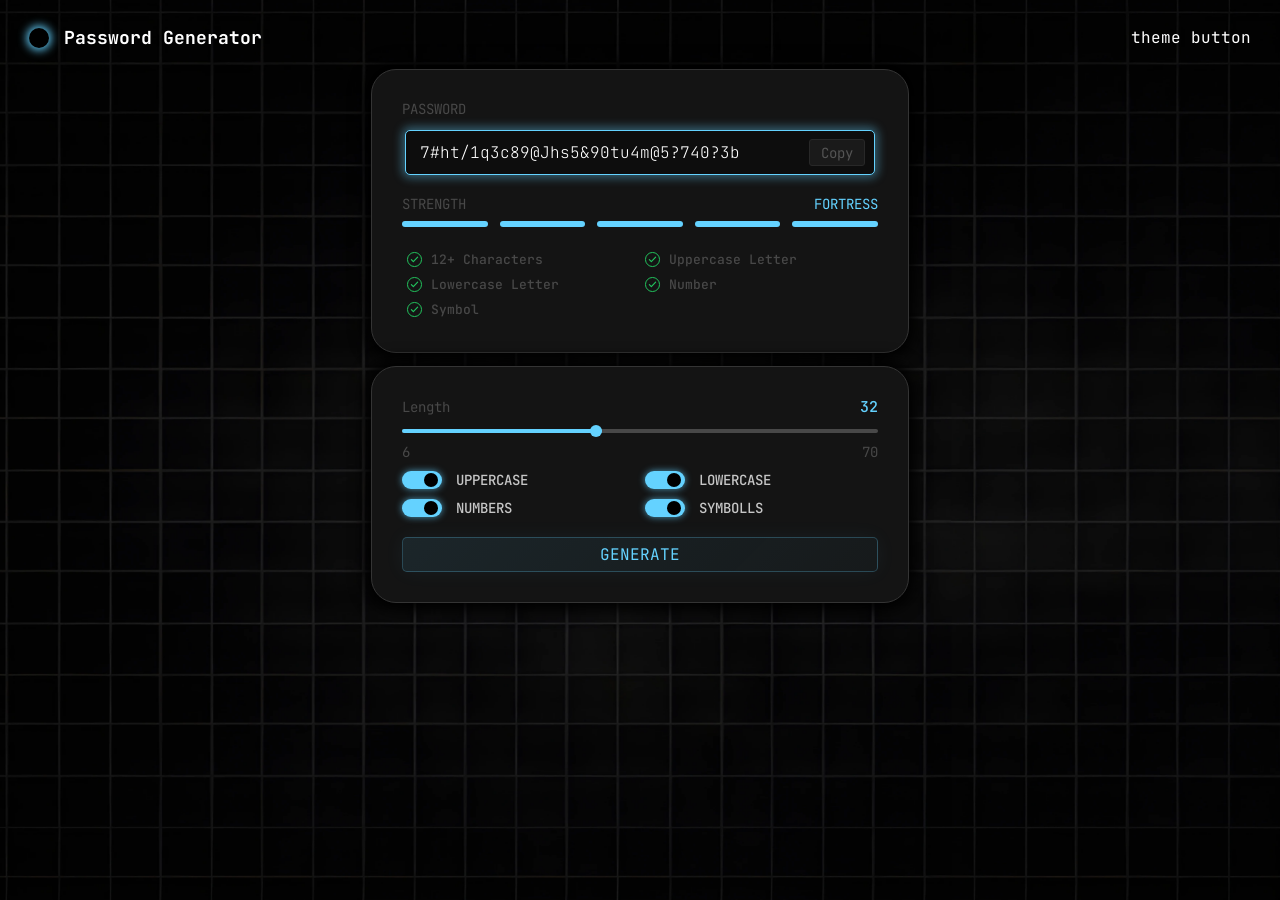
==== index.html @ 28e1f822 "final version" ====
<!DOCTYPE html>
<html lang="en">
<head>
    <meta charset="UTF-8">
    <meta http-equiv="X-UA-Compatible" content="IE=edge">
    <meta name="viewport" content="width=device-width, initial-scale=1.0">
    <title>Password Generator by Tarun</title>
    <link rel="stylesheet" href="style.css">
</head>
<body>
    <div class="container">        
        <nav>
            <div class="title">
                <div class="circle"></div>
                <div class="dev">Password Generator</div>
            </div>    
            <span class="top-theme">theme button</span>        
        </nav>
        <div class="sections">
            <section class="section">                
                <div class="first-text">PASSWORD</div>
                <div class="input">                    
                    <input type="text" class="password" placeholder="Enter Your Password Here to Check Strentgh">
                    <div class="copy-btn">
                        Copy
                    </div>
                </div>
                <div class="strength">
                    <div class="text-section">
                        <div class="heading">STRENGTH</div>
                        <div class="fortess">FORTRESS</div>
                    </div>
                    <div class="strips">
                        <div class="strip"></div>
                        <div class="strip"></div>
                        <div class="strip"></div>
                        <div class="strip"></div>
                        <div class="strip"></div>
                    </div>
                </div>
                <div class="checkpoints">
                    <div class="point">
                        <img src="svg/check.svg" alt="" class="check" id="characters12">
                        <span>12+ Characters</span>
                    </div>
                    <div class="point">
                        <img src="svg/check.svg" alt="" class="check" id="upper">
                        <span>Uppercase Letter</span>
                    </div>
                    <div class="point">
                        <img src="svg/check.svg" alt="" class="check" id="lower">
                        <span>Lowercase Letter</span>
                    </div>
                    <div class="point">
                        <img src="svg/check.svg" alt="" class="check" id="digit">
                        <span>Number</span>
                    </div>
                    <div class="point">
                        <img src="svg/check.svg" alt="" class="check" id="special">
                        <span>Symbol</span>
                    </div>
                </div>
            </section>
            <section class="section">                
                <div class="length">
                    <div class="upper">
                        <div class="len-txt">Length</div>
                        <div class="num">32</div>
                    </div>                
                    <div class="line">
                        <div class="line line-color">
                            <div class="circle-icon"></div>
                        </div>
                    </div>
                    <div class="range">
                        <div class="num1">6</div>
                        <div class="num1">70</div>
                    </div>
                </div>
                <div class="buttons">
                    <div class="btn">
                        <div class="swap-btn" id="includeUpper">                        
                            <div class="swap"></div>
                        </div>
                        <span class="text">UPPERCASE</span>
                    </div>
                    <div class="btn">
                        <div class="swap-btn" id="includeLower" >                        
                            <div class="swap"></div>
                        </div>
                        <span class="text">LOWERCASE</span>
                    </div>
                    <div class="btn">
                        <div class="swap-btn" id="includeNum">                        
                            <div class="swap"></div>
                        </div>
                        <span class="text">NUMBERS</span>
                    </div>
                    <div class="btn">
                        <div class="swap-btn" id="includeSymboll">                        
                            <div class="swap"></div>
                        </div>
                        <span class="text">SYMBOLLS</span>
                    </div>
                </div>
                <div class="end-btns">
                    <button class="generate-btn end">GENERATE</button>                    
                </div>
            </section>
        </div>
    </div>
    <script src="script.js"></script>
</body>
</html>
---- style.css ----
@import url('https://fonts.googleapis.com/css2?family=Hind:wght@300;400;500;600;700&family=JetBrains+Mono:ital,wght@0,100..800;1,100..800&family=Poppins:ital,wght@0,100;0,200;0,300;0,400;0,500;0,600;0,700;0,800;0,900;1,100;1,200;1,300;1,400;1,500;1,600;1,700;1,800;1,900&display=swap');

:root {
    --blue: rgb(100 210 255);
    --grey-o-black: #484848;
    --change: rgb(100 210 255)
}

input {
    appearance: none;    
    outline: none;    
    border: none;    
    background: none;    
    box-sizing: border-box;}

* {
    margin: 0;
    padding: 0;
    box-sizing: border-box;
    font-family: "JetBrains Mono", monospace;
}

.container {
    position: relative;
    background-attachment: fixed;
    /* width: 100%;*/
    min-height: 100vh;
    background-image: url(images/background.webp);
    background-size: cover;
    background-repeat: no-repeat;
    background-position: center;
}

nav {
    display: flex;
    align-items: center;
    padding: 26px 29px 0px 29px;
    justify-content: space-between;
}

.circle {
    width: 20px;
    height: 20px;
    background-color: black;
    border-radius: 24px;
    box-shadow: 0 0 10px 2px var(--blue);
}

.title {
    display: flex;
    gap: 15px;
    align-items: center;
}

.dev {
    font-weight: 700;
    color: white;
    font-size: 18px;
}

.top-theme {
    color: white;
    cursor: pointer;
}

.sections {
    margin-top: 20px;
    display: flex;
    flex-direction: column;
    align-items: center;
    justify-content: space-around;
    gap: 13px;
}

.section {
    padding: 30px;
    width: 42vw;
    height: auto;
    background-color: #141414;
    border-radius: 25px;
    border: 1px solid #343434;
    box-shadow: 0 0 16px 6px black
}

.first-text {
    color: #484848;
    font-size: 14px;
    padding-bottom: 12px;
}

.section .input {
    display: flex;
    justify-content: space-between;
    align-items: center;
    padding: 8px 9px;
    width: 99%;
    background-color: rgb(13 13 13);
    color: white;
    margin: auto;
    border: 1px solid var(--change);
    border-radius: 5px;
    box-shadow: rgb(100 210 255 / 40%) 0px 0px 10px 3px;
    transition: all 0.3s ease-in-out;
}

.copy-btn {
    display: flex;
    align-items: center;
    justify-content: center;
    background-color: rgb(26, 26, 26);
    border: 1px solid rgb(40, 40, 40);
    border-radius: 3px;
    padding: 3px 11px;
    font-size: 14px;
    color: rgb(84 84 84);
    cursor: pointer;    
    height: 27px;
    gap: 5px; 
    caret-color: transparent;
}

.copy-btn .tick {
    width: 25px;
}

.password {
    padding-left: 5px;
    background-color: rgb(13 13 13);
    color: white;
    font-size: 16px;
    width: 85%;
    ;
    font-weight: 200;
    text-overflow: ellipsis;
}

.password::placeholder {
    font-size: 14px;
}

.strength {
    padding-top: 20px;
}

.text-section {
    display: flex;
    align-items: center;
    justify-content: space-between;
}

.strength .heading {
    color: #484848;
    font-size: 14px;
}

.strength .fortess {
    color: var(--change);
    font-weight: 400;
    font-size: 14px;
}

.strips {
    padding-top: 8px;
    display: flex;
    align-items: center;
    justify-content: space-between;
}

.strip {
    border-radius: 10px;
    height: 6px;
    width: 18%;
    background-color: var(--change);
    transition: background-color 0.3s ease-in-out;
}

.checkpoints {
    display: grid;
    grid-template-columns: repeat(2, 1fr);
    padding-top: 20px;
}

.point {
    display: flex;
    align-items: center;
}

.point>span {
    font-size: 13px;
    color: var(--grey-o-black);
    font-weight: 500;
    padding-left: 4px;
}

.upper {
    display: flex;
    align-items: center;
    justify-content: space-between;
}

.len-txt {
    color: #484848;
    font-size: 14px;
}

.num {
    color: var(--blue);
    font-size: 15px;
    font-weight: 500;
}

.line {
    position: relative;
    background-color: var(--grey-o-black);
    width: 100%;
    height: 4px;
    border-radius: 10px;
    margin-top: 12px;
    cursor: pointer;
}

.line-color {
    margin: 0;
    padding: 0;
    top: 0;
    left: 0;
    position: absolute;
    width: 42.1%;
    background-color: var(--blue);
}

.circle-icon {
    position: absolute;
    width: 12px;
    height: 12px;
    top: -4px;
    right: 0;
    background-color: var(--blue);
    border-radius: 10px;
    cursor: pointer;
}

.range {
    padding-top: 10px;
    display: flex;
    align-items: center;
    justify-content: space-between;
}

.num1 {
    color: #484848;
    font-size: 14px;
}

.buttons {
    display: grid;
    grid-template-columns: repeat(2, 1fr);
    padding-top: 10px;
    gap: 10px;
}

.btn {
    display: flex;
    align-items: center;
    gap: 10px;
}

.swap-btn {
    background-color: var(--blue);
    position: relative;
    display: flex;
    align-items: center;
    border-radius: 21px;
    width: 40px;
    height: 18px;
    cursor: pointer;
    box-shadow: 0 0 7px 0px rgb(100 210 255 / 70%);
    transition: all 0.3s ease-in-out;
}

.swap-btn .swap {
    width: 14px;
    height: 14px;
    background-color: black;
    border: none;
    border-radius: 20px;
    position: absolute;
    right: 4px;
    transition: all 0.3s ease-in-out;
}

.btn .text {
    font-size: 14px;
    color: #ffffffc2;
    font-weight: 500;
    padding-left: 4px;
}

.end-btns {
    display: flex;
    align-items: center;
    margin-top: 20px;
    gap: 10px;
}

.end {
    background: linear-gradient(135deg, rgba(100, 210, 255, 0.094), rgba(100, 210, 255, 0.03));
    border: 1px solid rgba(100, 210, 255, 0.25);
    color: rgb(100, 210, 255);
    font-family: "JetBrains Mono", monospace;
    box-shadow: rgb(100 210 255 / 6%) 0px 0px 20px;
    padding: 6px 0;
    font-size: 16px;
    border-radius: 5px;
    text-align: center;
    cursor: pointer;
    width: -webkit-fill-available;
}

.check-btn {
    background: linear-gradient(135deg, rgb(100 255 169 / 9%), rgba(100, 210, 255, 0.03));
    border: 1px solid rgb(110 255 100 / 25%);
    color: rgb(100 255 133);
}

.end:hover {
    filter: brightness(1.3);
}
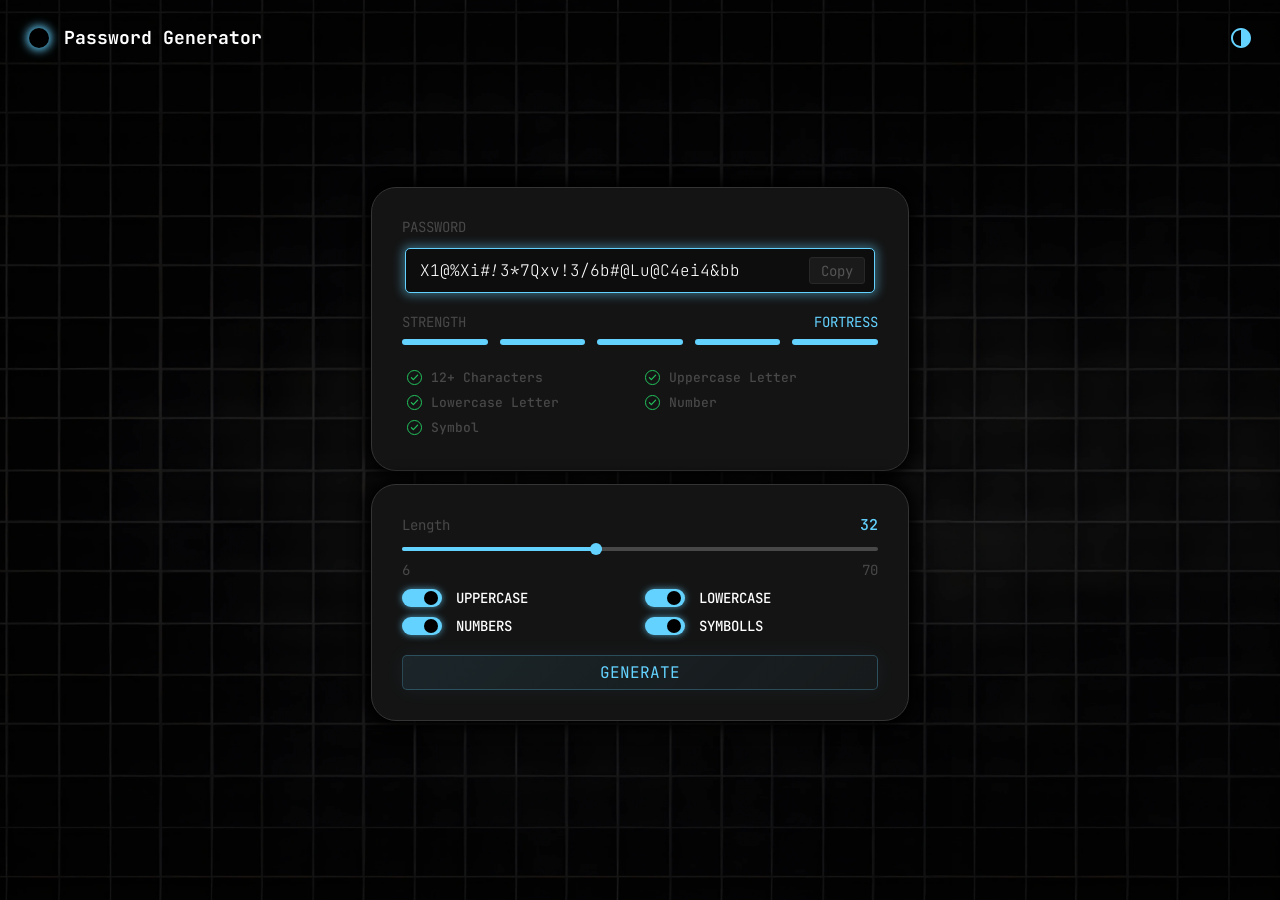
==== commit 04e1bd14: "Adding Responsivness" ====
--- a/index.html
+++ b/index.html
@@ -14,100 +14,102 @@
                 <div class="circle"></div>
                 <div class="dev">Password Generator</div>
             </div>    
-            <span class="top-theme">theme button</span>        
+            <img style="width:20px" src="svg/theme.svg" class"top-theme">        
         </nav>
-        <div class="sections">
-            <section class="section">                
-                <div class="first-text">PASSWORD</div>
-                <div class="input">                    
-                    <input type="text" class="password" placeholder="Enter Your Password Here to Check Strentgh">
-                    <div class="copy-btn">
-                        Copy
-                    </div>
-                </div>
-                <div class="strength">
-                    <div class="text-section">
-                        <div class="heading">STRENGTH</div>
-                        <div class="fortess">FORTRESS</div>
-                    </div>
-                    <div class="strips">
-                        <div class="strip"></div>
-                        <div class="strip"></div>
-                        <div class="strip"></div>
-                        <div class="strip"></div>
-                        <div class="strip"></div>
-                    </div>
-                </div>
-                <div class="checkpoints">
-                    <div class="point">
-                        <img src="svg/check.svg" alt="" class="check" id="characters12">
-                        <span>12+ Characters</span>
-                    </div>
-                    <div class="point">
-                        <img src="svg/check.svg" alt="" class="check" id="upper">
-                        <span>Uppercase Letter</span>
-                    </div>
-                    <div class="point">
-                        <img src="svg/check.svg" alt="" class="check" id="lower">
-                        <span>Lowercase Letter</span>
-                    </div>
-                    <div class="point">
-                        <img src="svg/check.svg" alt="" class="check" id="digit">
-                        <span>Number</span>
-                    </div>
-                    <div class="point">
-                        <img src="svg/check.svg" alt="" class="check" id="special">
-                        <span>Symbol</span>
-                    </div>
-                </div>
-            </section>
-            <section class="section">                
-                <div class="length">
-                    <div class="upper">
-                        <div class="len-txt">Length</div>
-                        <div class="num">32</div>
-                    </div>                
-                    <div class="line">
-                        <div class="line line-color">
-                            <div class="circle-icon"></div>
+        <section class="main-box">
+            <div class="sections">
+                <section class="section">                
+                    <div class="first-text">PASSWORD</div>
+                    <div class="input">                    
+                        <input type="text" class="password" placeholder="Enter Your Password Here">
+                        <div class="copy-btn">
+                            Copy
                         </div>
                     </div>
-                    <div class="range">
-                        <div class="num1">6</div>
-                        <div class="num1">70</div>
+                    <div class="strength">
+                        <div class="text-section">
+                            <div class="heading">STRENGTH</div>
+                            <div class="fortess">FORTRESS</div>
+                        </div>
+                        <div class="strips">
+                            <div class="strip"></div>
+                            <div class="strip"></div>
+                            <div class="strip"></div>
+                            <div class="strip"></div>
+                            <div class="strip"></div>
+                        </div>
                     </div>
-                </div>
-                <div class="buttons">
-                    <div class="btn">
-                        <div class="swap-btn" id="includeUpper">                        
-                            <div class="swap"></div>
+                    <div class="checkpoints">
+                        <div class="point">
+                            <img src="svg/check.svg" alt="" class="check" id="characters12">
+                            <span>12+ Characters</span>
                         </div>
-                        <span class="text">UPPERCASE</span>
+                        <div class="point">
+                            <img src="svg/check.svg" alt="" class="check" id="upper">
+                            <span>Uppercase Letter</span>
+                        </div>
+                        <div class="point">
+                            <img src="svg/check.svg" alt="" class="check" id="lower">
+                            <span>Lowercase Letter</span>
+                        </div>
+                        <div class="point">
+                            <img src="svg/check.svg" alt="" class="check" id="digit">
+                            <span>Number</span>
+                        </div>
+                        <div class="point">
+                            <img src="svg/check.svg" alt="" class="check" id="special">
+                            <span>Symbol</span>
+                        </div>
                     </div>
-                    <div class="btn">
-                        <div class="swap-btn" id="includeLower" >                        
-                            <div class="swap"></div>
+                </section>
+                <section class="section">                
+                    <div class="length">
+                        <div class="upper">
+                            <div class="len-txt">Length</div>
+                            <div class="num">32</div>
+                        </div>                
+                        <div class="line">
+                            <div class="line line-color">
+                                <div class="circle-icon"></div>
+                            </div>
                         </div>
-                        <span class="text">LOWERCASE</span>
+                        <div class="range">
+                            <div class="num1">6</div>
+                            <div class="num1">70</div>
+                        </div>
                     </div>
-                    <div class="btn">
-                        <div class="swap-btn" id="includeNum">                        
-                            <div class="swap"></div>
+                    <div class="buttons">
+                        <div class="btn">
+                            <div class="swap-btn" id="includeUpper">                        
+                                <div class="swap"></div>
+                            </div>
+                            <span class="text">UPPERCASE</span>
                         </div>
-                        <span class="text">NUMBERS</span>
+                        <div class="btn">
+                            <div class="swap-btn" id="includeLower" >                        
+                                <div class="swap"></div>
+                            </div>
+                            <span class="text">LOWERCASE</span>
+                        </div>
+                        <div class="btn">
+                            <div class="swap-btn" id="includeNum">                        
+                                <div class="swap"></div>
+                            </div>
+                            <span class="text">NUMBERS</span>
+                        </div>
+                        <div class="btn">
+                            <div class="swap-btn" id="includeSymboll">                        
+                                <div class="swap"></div>
+                            </div>
+                            <span class="text">SYMBOLLS</span>
+                        </div>
                     </div>
-                    <div class="btn">
-                        <div class="swap-btn" id="includeSymboll">                        
-                            <div class="swap"></div>
-                        </div>
-                        <span class="text">SYMBOLLS</span>
+                    <div class="end-btns">
+                        <button class="generate-btn end">GENERATE</button>                    
                     </div>
-                </div>
-                <div class="end-btns">
-                    <button class="generate-btn end">GENERATE</button>                    
-                </div>
-            </section>
-        </div>
+                </section>
+            </div>
+        </section>
     </div>
     <script src="script.js"></script>
 </body>
--- a/style.css
+++ b/style.css
@@ -58,13 +58,16 @@
     font-size: 18px;
 }
 
-.top-theme {
-    color: white;
-    cursor: pointer;
-}
-
-.sections {
-    margin-top: 20px;
+.top-theme{
+    cursor: pointer;
+}
+.main-box{
+    display: flex;
+    align-items: center;
+    justify-content: center;    
+    min-height: 90vh;    
+}
+.sections {    
     display: flex;
     flex-direction: column;
     align-items: center;
@@ -74,7 +77,7 @@
 
 .section {
     padding: 30px;
-    width: 42vw;
+    width: max(400px, 42vw);
     height: auto;
     background-color: #141414;
     border-radius: 25px;
@@ -291,7 +294,7 @@
 
 .btn .text {
     font-size: 14px;
-    color: #ffffffc2;
+    color: #ffffff;
     font-weight: 500;
     padding-left: 4px;
 }
@@ -325,4 +328,39 @@
 
 .end:hover {
     filter: brightness(1.3);
+}
+
+
+@media(max-width:480px){
+    .checkpoints{
+        grid-template-columns: repeat(1, 1fr);
+    }
+
+    .circle{
+        width: 15px;
+        height: 15px;
+    }
+
+    .dev{
+        font-size: 15px;
+    }
+
+    .section{
+        width:80vw;
+        padding: 20px;
+    }
+    .swap-btn{
+        width: 36px;
+        height: 16px;
+    }
+    
+    .swap-btn .swap{
+        width: 12px;
+        height:12px;
+    }
+    
+
+    nav{
+        padding: 32px 35px 0px 35px;
+    }
 }
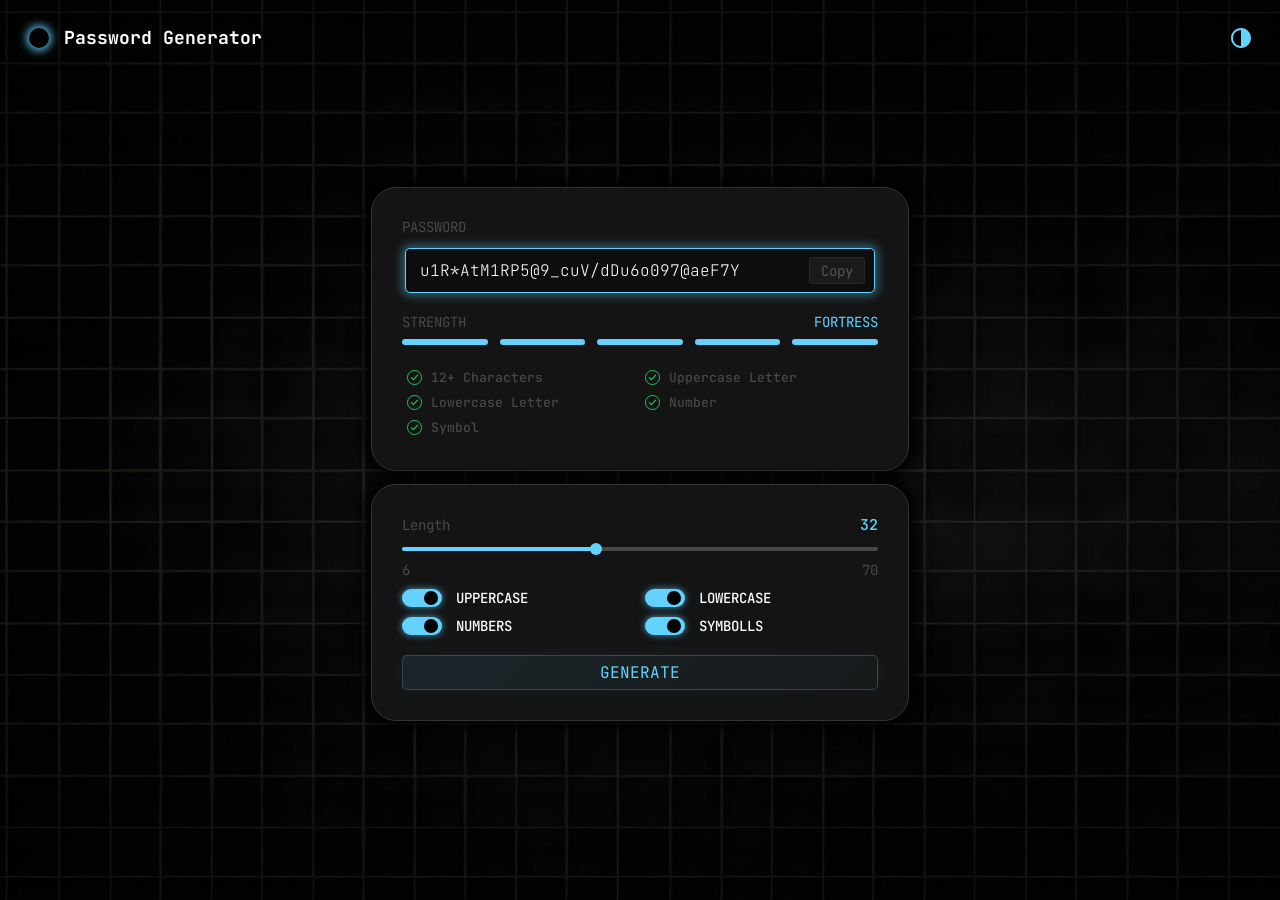
==== commit 6e3baed6: "adding favicon" ====
--- a/index.html
+++ b/index.html
@@ -4,8 +4,9 @@
     <meta charset="UTF-8">
     <meta http-equiv="X-UA-Compatible" content="IE=edge">
     <meta name="viewport" content="width=device-width, initial-scale=1.0">
-    <title>Password Generator by Tarun</title>
+    <title>Password Generator by Tarun</title>    
     <link rel="stylesheet" href="style.css">
+    <link rel="icon" href="favicon.ico" type="image/x-icon">
 </head>
 <body>
     <div class="container">        
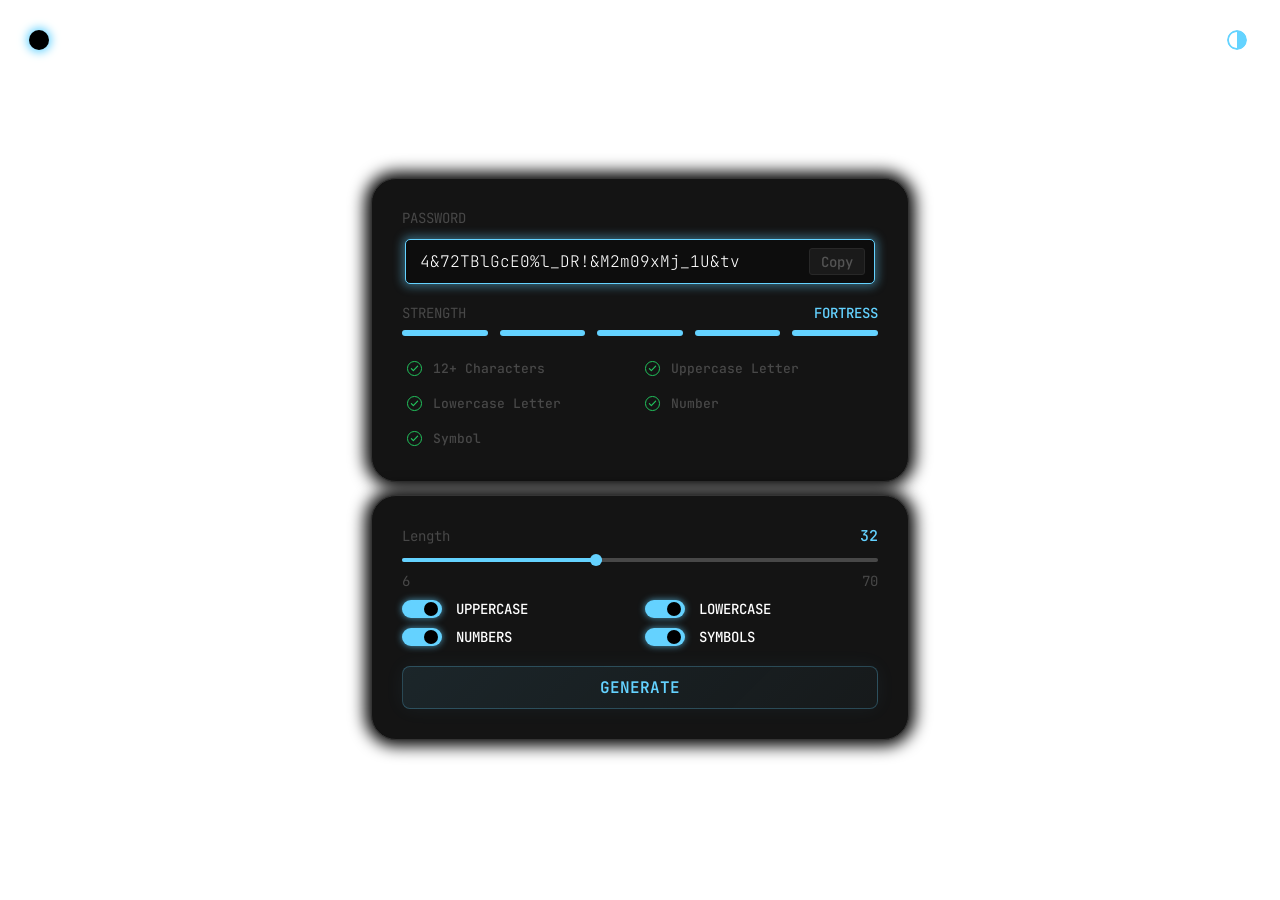
==== commit 2d171839: "adding theme button" ====
--- a/index.html
+++ b/index.html
@@ -1,5 +1,5 @@
 <!DOCTYPE html>
-<html lang="en">
+<html lang="en" data-theme="dark">
 <head>
     <meta charset="UTF-8">
     <meta http-equiv="X-UA-Compatible" content="IE=edge">
@@ -15,7 +15,7 @@
                 <div class="circle"></div>
                 <div class="dev">Password Generator</div>
             </div>    
-            <img style="width:20px" src="svg/theme.svg" class"top-theme">        
+            <img style="width:20px" src="svg/theme.svg" class="top-theme" alt="Toggle Theme">        
         </nav>
         <section class="main-box">
             <div class="sections">
@@ -102,7 +102,7 @@
                             <div class="swap-btn" id="includeSymboll">                        
                                 <div class="swap"></div>
                             </div>
-                            <span class="text">SYMBOLLS</span>
+                            <span class="text">SYMBOLS</span>
                         </div>
                     </div>
                     <div class="end-btns">
--- a/style.css
+++ b/style.css
@@ -1,34 +1,136 @@
 @import url('https://fonts.googleapis.com/css2?family=Hind:wght@300;400;500;600;700&family=JetBrains+Mono:ital,wght@0,100..800;1,100..800&family=Poppins:ital,wght@0,100;0,200;0,300;0,400;0,500;0,600;0,700;0,800;0,900;1,100;1,200;1,300;1,400;1,500;1,600;1,700;1,800;1,900&display=swap');
 
-:root {
+/* =========================================================
+   THEME CONFIGURATION
+   ========================================================= */
+
+/* Default / Dark Theme (Preserves original styling 100%) */
+:root,
+[data-theme="dark"] {
     --blue: rgb(100 210 255);
     --grey-o-black: #484848;
-    --change: rgb(100 210 255)
-}
+    --change: rgb(100 210 255);
+
+    --bg-color: transparent;
+    --bg-image: url(images/black-bg.png);
+    --bg-grid: none;
+
+    --nav-title: #ffffff;
+    --nav-circle-bg: black;
+    --nav-circle-border: none;
+    --nav-circle-shadow: 0 0 10px 2px var(--blue);
+
+    --section-bg: #141414;
+    --section-border: 1px solid #343434;
+    --section-shadow: 0 0 16px 6px black;
+
+    --text-sub: #484848;
+    --text-main: #ffffff;
+
+    --input-bg: rgb(13 13 13);
+    --input-border: 1px solid var(--change);
+    --input-shadow: rgb(100 210 255 / 40%) 0px 0px 10px 3px;
+
+    --copy-bg: rgb(26, 26, 26);
+    --copy-border: 1px solid rgb(40, 40, 40);
+    --copy-text: rgb(84 84 84);
+
+    --line-bg: #484848;
+
+    --swap-bg: var(--blue);
+    --swap-circle: black;
+    --swap-shadow: 0 0 7px 0px rgb(100 210 255 / 70%);
+
+    --btn-end-bg: linear-gradient(135deg, rgba(100, 210, 255, 0.094), rgba(100, 210, 255, 0.03));
+    --btn-end-border: 1px solid rgba(100, 210, 255, 0.25);
+    --btn-end-color: rgb(100, 210, 255);
+    --btn-end-shadow: rgb(100 210 255 / 6%) 0px 0px 20px;
+
+    --check-filter: none;
+    --theme-btn-bg: transparent;
+    --theme-btn-border: none;
+    --theme-btn-shadow: none;
+}
+
+/* Light Theme (Derived directly from reference image) */
+[data-theme="light"] {
+    --blue: #1d6bf3;
+    --grey-o-black: #64748b;
+    --change: #1d6bf3;
+
+    --bg-color: #f8fafc;
+    --bg-image: url(images/white-bg.png);
+    --bg-grid: 
+        linear-gradient(to right, rgba(226, 232, 240, 0.8) 1px, transparent 1px),
+        linear-gradient(to bottom, rgba(226, 232, 240, 0.8) 1px, transparent 1px);
+
+    --nav-title: #1e293b;
+    --nav-circle-bg: #ffffff;
+    --nav-circle-border: 3px solid #1d6bf3;
+    --nav-circle-shadow: none;
+
+    --section-bg: #ffffff;
+    --section-border: 1px solid #f1f5f9;
+    --section-shadow: 0 10px 30px -5px rgb(0 0 0 / 20%), 0 4px 12px -2px rgb(0 0 0 / 26%);
+
+    --text-sub: #64748b;
+    --text-main: #1e293b;
+
+    --input-bg: #ffffff;
+    --input-border: 1.5px solid #1d6bf3;
+    --input-shadow: none;
+
+    --copy-bg: #f0f6ff;
+    --copy-border: 1px solid #dbeaf2;
+    --copy-text: #1d6bf3;
+
+    --line-bg: #e2e8f0;
+
+    --swap-bg: #1d6bf3;
+    --swap-circle: #ffffff;
+    --swap-shadow: none;
+
+    --btn-end-bg: #1d6bf3;
+    --btn-end-border: 1px solid #1d6bf3;
+    --btn-end-color: #ffffff;
+    --btn-end-shadow: 0 4px 14px 0 rgba(29, 107, 243, 0.35);
+
+    /* Blue tint filter for check icons in light mode */
+    --check-filter: invert(31%) sepia(93%) saturate(1998%) hue-rotate(209deg) brightness(97%) contrast(96%);
+    --theme-btn-bg: #ffffff;
+    --theme-btn-border: 1px solid #e2e8f0;
+    --theme-btn-shadow: 0 2px 8px rgba(0, 0, 0, 0.06);
+}
+
+/* =========================================================
+   BASE STYLES
+   ========================================================= */
 
 input {
     appearance: none;    
     outline: none;    
     border: none;    
     background: none;    
-    box-sizing: border-box;}
+    box-sizing: border-box;
+}
 
 * {
     margin: 0;
     padding: 0;
     box-sizing: border-box;
     font-family: "JetBrains Mono", monospace;
+    transition: background-color 0.25s ease, border-color 0.25s ease, color 0.25s ease, box-shadow 0.25s ease;
 }
 
 .container {
     position: relative;
     background-attachment: fixed;
-    /* width: 100%;*/
     min-height: 100vh;
-    background-image: url(images/background.webp);
-    background-size: cover;
-    background-repeat: no-repeat;
-    background-position: center;
+    background-color: var(--bg-color);
+    background-image: var(--bg-image), var(--bg-grid);
+    background-size: cover, 24px 24px;
+    background-repeat: no-repeat, repeat;
+    background-position: center, center;
 }
 
 nav {
@@ -41,9 +143,10 @@
 .circle {
     width: 20px;
     height: 20px;
-    background-color: black;
+    background-color: var(--nav-circle-bg);
     border-radius: 24px;
-    box-shadow: 0 0 10px 2px var(--blue);
+    border: var(--nav-circle-border);
+    box-shadow: var(--nav-circle-shadow);
 }
 
 .title {
@@ -54,19 +157,27 @@
 
 .dev {
     font-weight: 700;
-    color: white;
+    color: var(--nav-title);
     font-size: 18px;
 }
 
-.top-theme{
+.top-theme {
     cursor: pointer;
-}
-.main-box{
+    background-color: var(--theme-btn-bg);
+    border: var(--theme-btn-border);
+    box-shadow: var(--theme-btn-shadow);
+    border-radius: 50%;
+    padding: 4px;
+    box-sizing: content-box;
+}
+
+.main-box {
     display: flex;
     align-items: center;
     justify-content: center;    
     min-height: 90vh;    
 }
+
 .sections {    
     display: flex;
     flex-direction: column;
@@ -79,14 +190,14 @@
     padding: 30px;
     width: max(400px, 42vw);
     height: auto;
-    background-color: #141414;
+    background-color: var(--section-bg);
     border-radius: 25px;
-    border: 1px solid #343434;
-    box-shadow: 0 0 16px 6px black
+    border: var(--section-border);
+    box-shadow: var(--section-shadow);
 }
 
 .first-text {
-    color: #484848;
+    color: var(--text-sub);
     font-size: 14px;
     padding-bottom: 12px;
 }
@@ -97,29 +208,29 @@
     align-items: center;
     padding: 8px 9px;
     width: 99%;
-    background-color: rgb(13 13 13);
-    color: white;
+    background-color: var(--input-bg);
+    color: var(--text-main);
     margin: auto;
-    border: 1px solid var(--change);
+    border: var(--input-border);
     border-radius: 5px;
-    box-shadow: rgb(100 210 255 / 40%) 0px 0px 10px 3px;
-    transition: all 0.3s ease-in-out;
+    box-shadow: var(--input-shadow);
 }
 
 .copy-btn {
     display: flex;
     align-items: center;
     justify-content: center;
-    background-color: rgb(26, 26, 26);
-    border: 1px solid rgb(40, 40, 40);
+    background-color: var(--copy-bg);
+    border: var(--copy-border);
     border-radius: 3px;
     padding: 3px 11px;
     font-size: 14px;
-    color: rgb(84 84 84);
+    color: var(--copy-text);
     cursor: pointer;    
     height: 27px;
     gap: 5px; 
     caret-color: transparent;
+    font-weight: 500;
 }
 
 .copy-btn .tick {
@@ -128,17 +239,17 @@
 
 .password {
     padding-left: 5px;
-    background-color: rgb(13 13 13);
-    color: white;
+    background-color: transparent;
+    color: var(--text-main);
     font-size: 16px;
     width: 85%;
-    ;
     font-weight: 200;
     text-overflow: ellipsis;
 }
 
 .password::placeholder {
     font-size: 14px;
+    color: var(--text-sub);
 }
 
 .strength {
@@ -152,13 +263,13 @@
 }
 
 .strength .heading {
-    color: #484848;
+    color: var(--text-sub);
     font-size: 14px;
 }
 
 .strength .fortess {
     color: var(--change);
-    font-weight: 400;
+    font-weight: 500;
     font-size: 14px;
 }
 
@@ -181,6 +292,7 @@
     display: grid;
     grid-template-columns: repeat(2, 1fr);
     padding-top: 20px;
+    gap: 10px 0;
 }
 
 .point {
@@ -188,11 +300,15 @@
     align-items: center;
 }
 
-.point>span {
+.point .check {
+    filter: var(--check-filter);
+}
+
+.point > span {
     font-size: 13px;
     color: var(--grey-o-black);
     font-weight: 500;
-    padding-left: 4px;
+    padding-left: 6px;
 }
 
 .upper {
@@ -202,7 +318,7 @@
 }
 
 .len-txt {
-    color: #484848;
+    color: var(--text-sub);
     font-size: 14px;
 }
 
@@ -214,7 +330,7 @@
 
 .line {
     position: relative;
-    background-color: var(--grey-o-black);
+    background-color: var(--line-bg);
     width: 100%;
     height: 4px;
     border-radius: 10px;
@@ -251,7 +367,7 @@
 }
 
 .num1 {
-    color: #484848;
+    color: var(--text-sub);
     font-size: 14px;
 }
 
@@ -269,7 +385,7 @@
 }
 
 .swap-btn {
-    background-color: var(--blue);
+    background-color: var(--swap-bg);
     position: relative;
     display: flex;
     align-items: center;
@@ -277,14 +393,14 @@
     width: 40px;
     height: 18px;
     cursor: pointer;
-    box-shadow: 0 0 7px 0px rgb(100 210 255 / 70%);
+    box-shadow: var(--swap-shadow);
     transition: all 0.3s ease-in-out;
 }
 
 .swap-btn .swap {
     width: 14px;
     height: 14px;
-    background-color: black;
+    background-color: var(--swap-circle);
     border: none;
     border-radius: 20px;
     position: absolute;
@@ -294,7 +410,7 @@
 
 .btn .text {
     font-size: 14px;
-    color: #ffffff;
+    color: var(--text-main);
     font-weight: 500;
     padding-left: 4px;
 }
@@ -307,60 +423,54 @@
 }
 
 .end {
-    background: linear-gradient(135deg, rgba(100, 210, 255, 0.094), rgba(100, 210, 255, 0.03));
-    border: 1px solid rgba(100, 210, 255, 0.25);
-    color: rgb(100, 210, 255);
+    background: var(--btn-end-bg);
+    border: var(--btn-end-border);
+    color: var(--btn-end-color);
     font-family: "JetBrains Mono", monospace;
-    box-shadow: rgb(100 210 255 / 6%) 0px 0px 20px;
-    padding: 6px 0;
+    box-shadow: var(--btn-end-shadow);
+    padding: 10px 0;
     font-size: 16px;
-    border-radius: 5px;
+    font-weight: 600;
+    border-radius: 8px;
     text-align: center;
     cursor: pointer;
     width: -webkit-fill-available;
 }
 
-.check-btn {
-    background: linear-gradient(135deg, rgb(100 255 169 / 9%), rgba(100, 210, 255, 0.03));
-    border: 1px solid rgb(110 255 100 / 25%);
-    color: rgb(100 255 133);
-}
-
 .end:hover {
-    filter: brightness(1.3);
-}
-
+    filter: brightness(1.1);
+}
 
 @media(max-width:480px){
-    .checkpoints{
+    .checkpoints {
         grid-template-columns: repeat(1, 1fr);
     }
 
-    .circle{
+    .circle {
         width: 15px;
         height: 15px;
     }
 
-    .dev{
+    .dev {
         font-size: 15px;
     }
 
-    .section{
-        width:80vw;
+    .section {
+        width: 85vw;
         padding: 20px;
     }
-    .swap-btn{
+
+    .swap-btn {
         width: 36px;
         height: 16px;
     }
     
-    .swap-btn .swap{
+    .swap-btn .swap {
         width: 12px;
-        height:12px;
+        height: 12px;
     }
     
-
-    nav{
+    nav {
         padding: 32px 35px 0px 35px;
     }
 }
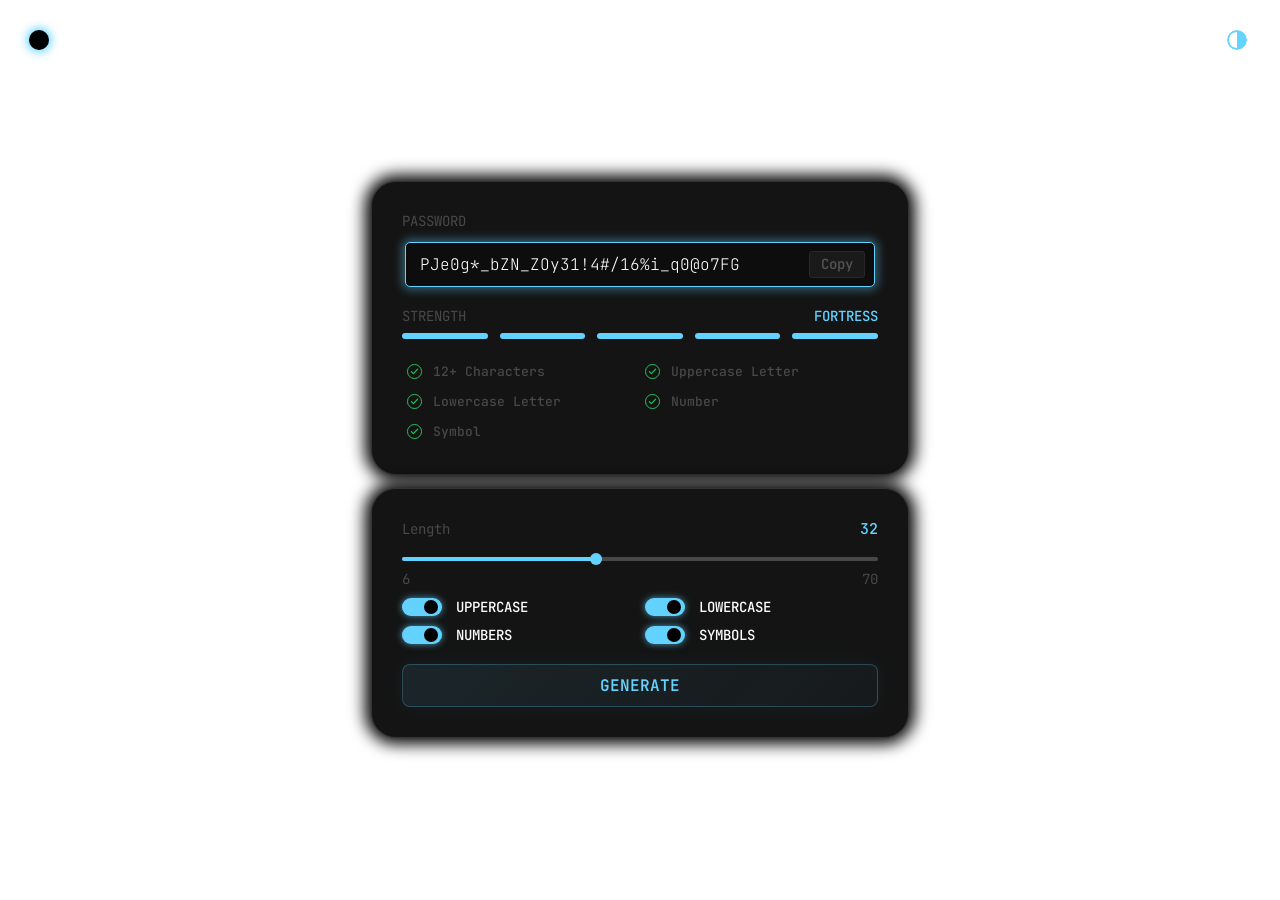
==== commit 15bf87ae: "fixing the slider" ====
--- a/index.html
+++ b/index.html
@@ -70,8 +70,12 @@
                             <div class="num">32</div>
                         </div>                
                         <div class="line">
-                            <div class="line line-color">
-                                <div class="circle-icon"></div>
+                            <div class="line-visible">
+                                <div class="line line-color">
+                                    <div class="circle-icon">
+                                        <div class="circle-visible"></div>
+                                    </div>
+                                </div>
                             </div>
                         </div>
                         <div class="range">
--- a/style.css
+++ b/style.css
@@ -292,7 +292,7 @@
     display: grid;
     grid-template-columns: repeat(2, 1fr);
     padding-top: 20px;
-    gap: 10px 0;
+    gap: 5px 0;
 }
 
 .point {
@@ -329,6 +329,18 @@
 }
 
 .line {
+    display: flex;
+    align-items: center;
+    position: relative;
+    /*background-color: red;*/
+    width: 100%;
+    height: 28px;
+    border-radius: 10px;
+    
+    cursor: pointer;
+}
+
+.line-visible{
     position: relative;
     background-color: var(--line-bg);
     width: 100%;
@@ -337,12 +349,12 @@
     margin-top: 12px;
     cursor: pointer;
 }
-
 .line-color {
     margin: 0;
     padding: 0;
     top: 0;
     left: 0;
+    height: 100%;
     position: absolute;
     width: 42.1%;
     background-color: var(--blue);
@@ -350,9 +362,21 @@
 
 .circle-icon {
     position: absolute;
+    width: 30px;
+    height: 30px;
+    top: -8px;
+    right: 0;
+    /*background-color: red;*/
+    border-radius: 10px;
+    pointer-events: none;
+    cursor: pointer;
+}
+
+.circle-visible{
+    position: absolute;
     width: 12px;
     height: 12px;
-    top: -4px;
+    top: 4px;
     right: 0;
     background-color: var(--blue);
     border-radius: 10px;
@@ -360,7 +384,7 @@
 }
 
 .range {
-    padding-top: 10px;
+    padding-top: 3px;
     display: flex;
     align-items: center;
     justify-content: space-between;
@@ -452,7 +476,7 @@
     }
 
     .dev {
-        font-size: 15px;
+        font-size: 17px;
     }
 
     .section {
@@ -473,4 +497,8 @@
     nav {
         padding: 32px 35px 0px 35px;
     }
+
+    .main-box{
+        min-height: 84vh;
+    }
 }
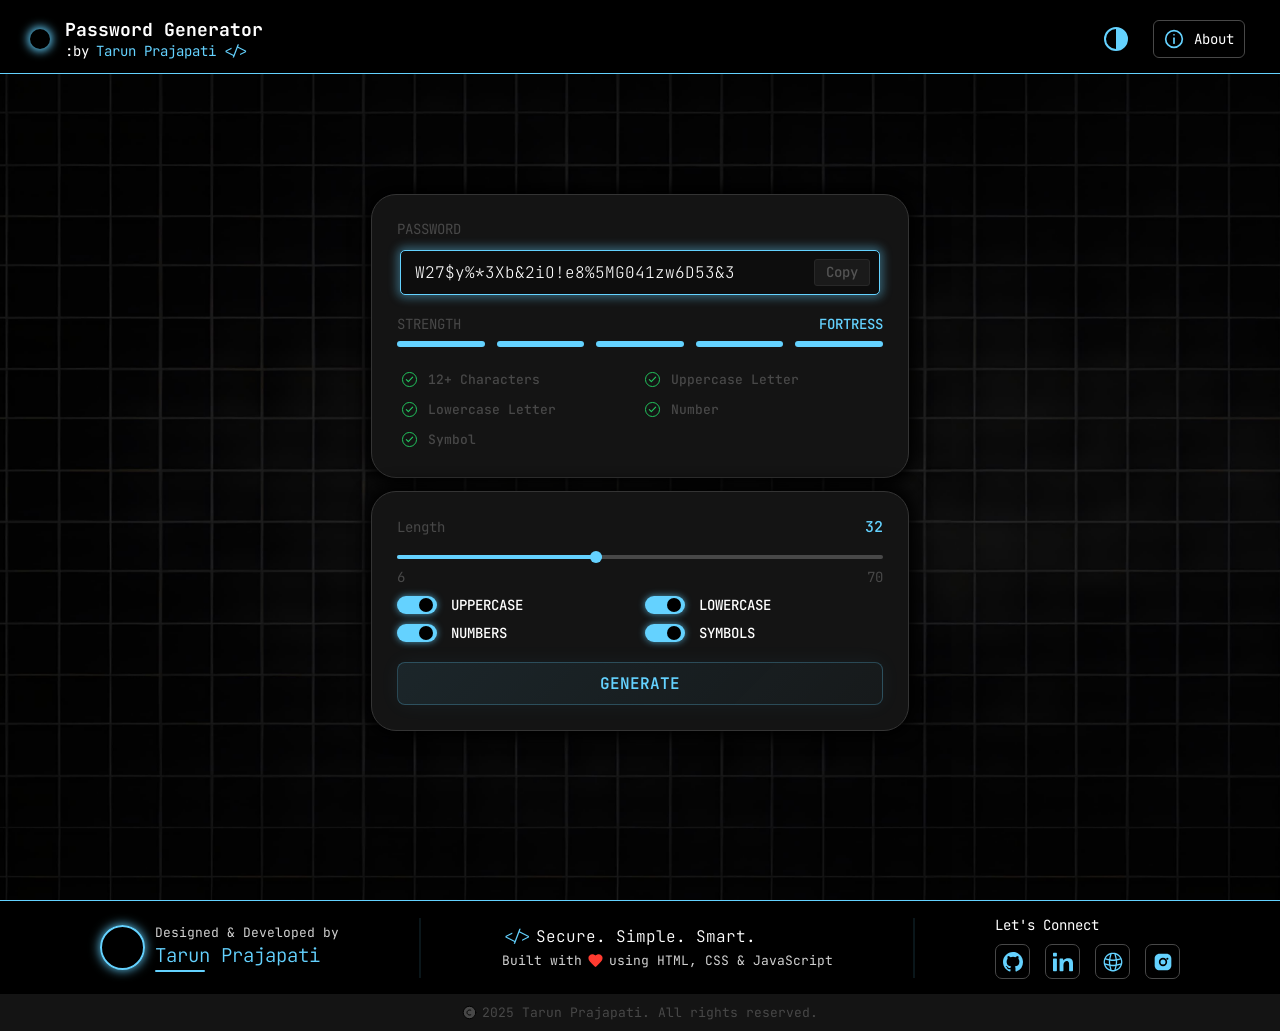
==== commit 54070cfe: "Adding Ownership" ====
--- a/index.html
+++ b/index.html
@@ -8,14 +8,26 @@
     <link rel="stylesheet" href="style.css">
     <link rel="icon" href="favicon.ico" type="image/x-icon">
 </head>
-<body>
+<body>    
     <div class="container">        
         <nav>
             <div class="title">
                 <div class="circle"></div>
-                <div class="dev">Password Generator</div>
+                <div class="web-title">
+                    <div class="heading-web">Password Generator</div>
+                    <div class="subheading-web">
+                        <span>:by</span>
+                        <pre><code>Tarun Prajapati &lt;/&gt;</code></pre>
+                    </div>
+                </div>
+            </div>
+            <div class="right">
+                <svg class="top-theme" xmlns="http://www.w3.org/2000/svg" viewBox="0 0 24 24" fill="currentColor"> <path d="M12 2a10 10 0 1 0 0 20V2zm0-2a12 12 0 1 1 0 24 12 12 0 0 1 0-24z"/></svg>
+                <div class="about">
+                    <svg width="20px" height="20px" viewBox="0 0 48 48" xmlns="http://www.w3.org/2000/svg" fill="var(--blue)"><g id="SVGRepo_bgCarrier" stroke-width="0"></g><g id="SVGRepo_tracerCarrier" stroke-linecap="round" stroke-linejoin="round"></g><g id="SVGRepo_iconCarrier"> <title>information-circle</title> <g id="Layer_2" data-name="Layer 2"> <g id="invisible_box" data-name="invisible box"> <rect width="48" height="48" fill="none"></rect> </g> <g id="icons_Q2" data-name="icons Q2"> <path d="M24,2A22,22,0,1,0,46,24,21.9,21.9,0,0,0,24,2Zm0,40A18,18,0,1,1,42,24,18.1,18.1,0,0,1,24,42Z"></path> <path d="M24,20a2,2,0,0,0-2,2V34a2,2,0,0,0,4,0V22A2,2,0,0,0,24,20Z"></path> <circle cx="24" cy="14" r="2"></circle> </g> </g> </g></svg>                    
+                    <span class="text">About</span>
+                </div>
             </div>    
-            <img style="width:20px" src="svg/theme.svg" class="top-theme" alt="Toggle Theme">        
         </nav>
         <section class="main-box">
             <div class="sections">
@@ -63,7 +75,7 @@
                         </div>
                     </div>
                 </section>
-                <section class="section">                
+                <section class="section margin">                
                     <div class="length">
                         <div class="upper">
                             <div class="len-txt">Length</div>
@@ -116,6 +128,54 @@
             </div>
         </section>
     </div>
+    <footer class="footer">
+        <section class="about-developer">
+            <div class="pic"></div>
+            <div class="owner">
+                <span class="sub">Designed & Developed by</span>
+                <span class="name">Tarun Prajapati</span>
+                <div class="name-line"></div>
+            </div>
+        </section>
+        <div class="seperation"></div>
+        <section class="about-web">
+            <div class="tagline">
+                <pre><code>&lt;/&gt;</code></pre>
+                <span>Secure. Simple. Smart.</span>
+            </div>
+            <div class="sec-tagline">
+                <span class="tag1">Built with</span>
+                <svg class="heart-icon" xmlns="http://www.w3.org/2000/svg" viewBox="0 0 24 24" fill="#ff3b30"><path d="M12 21.35l-1.45-1.32C5.4 15.36 2 12.28 2 8.5 2 5.42 4.42 3 7.5 3 c1.74 0 3.41.81 4.5 2.09 C13.09 3.81 14.76 3 16.5 3 19.58 3 22 5.42 22 8.5 c0 3.78-3.4 6.86-8.55 11.54L12 21.35z"/></svg>
+                <span class="tag2">using HTML, CSS & JavaScript</span>
+            </div>
+        </section>
+        <div class="seperation"></div>
+        <section class="contact">
+            <span class="connect">Let's Connect</span>
+            <div class="icons">
+                <a href="https://github.com/TarunPrajapati806" target="_blank">
+                    <div class="icon">
+                        <svg class="github-icon" xmlns="http://www.w3.org/2000/svg" viewBox="0 0 16 16" fill="currentColor" aria-hidden="true"><path d="M8 0C3.58 0 0 3.58 0 8c0 3.54 2.29 6.53 5.47 7.59.4.07.55-.17.55-.38 0-.19-.01-.82-.01-1.49-2.01.37-2.53-.49-2.69-.94-.09-.23-.48-.94-.82-1.13-.28-.15-.68-.52 -.01-.53.63-.01 1.08.58 1.23.82.72 1.21 1.87.87 2.33.66.07-.52.28-.87.5-1.07 -1.78-.2-3.64-.89-3.64-3.95 0-.87.31-1.59.82-2.15-.08-.2-.36-1.02.08-2.12 0 0 .67-.21 2.2.82a7.65 7.65 0 0 1 4 0c1.53-1.04 2.2-.82 2.2-.82.44 1.1.16 1.92.08 2.12.51.56.82 1.27.82 2.15 0 3.07-1.87 3.75-3.65 3.95.29.25.54.73.54 1.48 0 1.07-.01 1.93-.01 2.2 0 .21.15.46.55.38A8.01 8.01 0 0 0 16 8c0-4.42-3.58-8-8-8Z"/></svg>
+                    </div>
+                </a>
+                <div class="icon">
+                    <svg class="linkedin-icon" xmlns="http://www.w3.org/2000/svg" viewBox="0 0 552.77 552.77" fill="currentColor" ><path d="M17.95 528.854h71.861c9.914 0 17.95-8.037 17.95-17.951V196.8c0-9.915-8.036-17.95-17.95-17.95H17.95C8.035 178.85 0 186.885 0 196.8v314.103c0 9.913 8.035 17.951 17.95 17.951zm0-405.225h71.861c9.914 0 17.95-8.036 17.95-17.95V41.866c0-9.914-8.036-17.95-17.95-17.95H17.95C8.035 23.916 0 31.952 0 41.866v63.813c0 9.914 8.035 17.95 17.95 17.95zm507.782 91.653c-10.098-13.292-24.988-24.223-44.676-32.791-19.688-8.562-41.42-12.846-65.197-12.846-48.268 0-89.168 18.421-122.699 55.27-6.672 7.332-11.523 5.729-11.523-4.186V196.8c0-9.915-8.037-17.95-17.951-17.95h-64.192c-9.915 0-17.95 8.035-17.95 17.95v314.103c0 9.914 8.036 17.951 17.95 17.951h71.861c9.915 0 17.95-8.037 17.95-17.951V401.666c0-45.508 2.748-76.701 8.244-93.574 5.494-16.873 15.66-30.422 30.488-40.649 14.83-10.227 31.574-15.343 50.24-15.343 14.572 0 27.037 3.58 37.393 10.741 10.355 7.16 17.834 17.19 22.436 30.104 4.604 12.912 6.904 41.354 6.904 85.33v132.627c0 9.914 8.035 17.951 17.949 17.951h71.861c9.914 0 17.949-8.037 17.949-17.951V333.02c0-31.445-1.982-55.607-5.941-72.48-3.958-16.873-10.062-31.959-20.166-45.258z"/></svg>
+                </div>
+                <div class="icon">
+                    <svg class="website-icon" xmlns="http://www.w3.org/2000/svg" viewBox="0 0 24 24" fill="currentColor"><path fill-rule="evenodd" clip-rule="evenodd" d="M10.4425 2.44429C10.0752 3.64002 9.32073 6.25569 8.89915 8.83258C9.99331 9.00921 11.0621 9.12209 12 9.12209C12.9379 9.12209 14.0067 9.00921 15.1009 8.83258C14.6793 6.25569 13.9248 3.64002 13.5575 2.44429C13.0509 2.3624 12.5307 2.31977 12 2.31977C11.4693 2.31977 10.9491 2.3624 10.4425 2.44429ZM15.3337 2.90893C15.737 4.305 16.2958 6.42828 16.6448 8.54737C18.1513 8.23703 19.5727 7.85824 20.605 7.56109C19.4986 5.42102 17.6172 3.74662 15.3337 2.90893ZM21.2129 9.01933C20.1222 9.33683 18.5423 9.76328 16.8594 10.1057C16.9295 10.7564 16.9709 11.3958 16.9709 12C16.9709 12.8816 16.8827 13.8411 16.7445 14.8058C18.759 14.3858 20.6068 13.849 21.5557 13.5575C21.6376 13.0509 21.6802 12.5307 21.6802 12C21.6802 10.959 21.5162 9.95751 21.2129 9.01933ZM21.0911 15.3337C19.9166 15.6729 18.229 16.1219 16.4634 16.4634C16.1219 18.229 15.6729 19.9166 15.3337 21.0911C17.9978 20.1138 20.1138 17.9978 21.0911 15.3337ZM13.5576 21.5557C13.849 20.6068 14.3858 18.759 14.8058 16.7445C13.8411 16.8827 12.8816 16.9709 12 16.9709C11.1184 16.9709 10.1589 16.8827 9.19423 16.7445C9.61421 18.759 10.151 20.6068 10.4425 21.5557C10.9491 21.6376 11.4693 21.6802 12 21.6802C12.5307 21.6802 13.0509 21.6376 13.5576 21.5557ZM8.66629 21.0911C8.32707 19.9166 7.8781 18.229 7.53658 16.4634C5.77099 16.1219 4.08335 15.6729 2.90891 15.3337C3.88622 17.9978 6.00216 20.1138 8.66629 21.0911ZM2.44429 13.5575C3.39316 13.849 5.24101 14.3858 7.25548 14.8058C7.1173 13.8411 7.02907 12.8816 7.02907 12C7.02907 11.3958 7.07048 10.7564 7.14056 10.1057C5.45769 9.76328 3.87779 9.33683 2.78712 9.01933C2.48383 9.95751 2.31977 10.959 2.31977 12C2.31977 12.5307 2.3624 13.0509 2.44429 13.5575ZM3.39504 7.56109C4.42731 7.85824 5.84865 8.23703 7.35522 8.54737C7.70416 6.42827 8.26303 4.305 8.66626 2.90893C6.38282 3.74662 4.50139 5.42102 3.39504 7.56109ZM8.68924 10.3888C8.63137 10.9544 8.59884 11.4968 8.59884 12C8.59884 12.9399 8.71224 14.012 8.88985 15.1102C9.98798 15.2878 11.0601 15.4012 12 15.4012C12.9399 15.4012 14.012 15.2878 15.1102 15.1102C15.2878 14.012 15.4012 12.9399 15.4012 12C15.4012 11.4968 15.3686 10.9544 15.3108 10.3888C14.1776 10.5703 13.0348 10.6919 12 10.6919C10.9652 10.6919 9.82236 10.5703 8.68924 10.3888ZM9.67273.991173C10.4243.833026 11.2029.75 12 .75s1.5757.083026 2.3273.241174C18.0108 1.76627 21.0281 4.34097 22.42 7.75174 22.9554 9.06356 23.25 10.4983 23.25 12c0 .7971-.083 1.5757-.2412 2.3273C22.0943 18.6736 18.6736 22.0943 14.3273 23.0088 13.5757 23.167 12.7971 23.25 12 23.25s-1.5757-.083-2.3273-.2412C5.32644 22.0943 1.90572 18.6736.991173 14.3273.833026 13.5757.75 12.7971.75 12c0-1.5028.29509-2.93868.83123-4.25134C2.97369 4.33943 5.99026 1.76604 9.67273.991173Z"/></svg>
+                </div>
+                <a href="https://www.instagram.com/on_hattrick_tarun/" target="_blank">
+                    <div class="icon">
+                        <svg class="instagram-icon" xmlns="http://www.w3.org/2000/svg" viewBox="0 0 24 24" fill="currentColor" aria-hidden="true"><path d="M7.75 2C4.574 2 2 4.574 2 7.75v8.5C2 19.426 4.574 22 7.75 22h8.5C19.426 22 22 19.426 22 16.25v-8.5C22 4.574 19.426 2 16.25 2h-8.5ZM12 7a5 5 0 1 1 0 10 5 5 0 0 1 0-10Zm0 2a3 3 0 1 0 0 6 3 3 0 0 0 0-6Zm5.25-2.25a1.25 1.25 0 1 1 0 2.5 1.25 1.25 0 0 1 0-2.5Z"/></svg>
+                    </div>
+                </a>
+            </div>
+        </section>
+    </footer>
+    <footer class="copyright">   
+        <svg class="theme-icon" xmlns="http://www.w3.org/2000/svg" viewBox="0 0 24 24" fill="none" stroke="currentColor" stroke-width="1.5" stroke-linecap="round" stroke-linejoin="round" > <circle cx="12" cy="12" r="10"/><path d="M14 15.6672C13.475 15.8812 12.8952 16 12.2857 16C9.91878 16 8 14.2091 8 12C8 9.79086 9.91878 8 12.2857 8C12.8952 8 13.475 8.11876 14 8.33283"/></svg>
+        <div>2025 Tarun Prajapati. All rights reserved.</div>        
+    </footer>
     <script src="script.js"></script>
 </body>
 </html>
--- a/style.css
+++ b/style.css
@@ -10,12 +10,20 @@
     --blue: rgb(100 210 255);
     --grey-o-black: #484848;
     --change: rgb(100 210 255);
-
+    --nav-background: black;  
+    
+    --scrollbar-track: #1e1e1e;
+    --scrollbar-thumb: #4a90e2;
+    --scrollbar-thumb-hover: #6aa8f7;
+
+    --password-font-weight: 200;
+    --strip-without-color: #484848;
     --bg-color: transparent;
-    --bg-image: url(images/black-bg.png);
+    --bg-image: url(images/black-bg.jpg);
     --bg-grid: none;
 
     --nav-title: #ffffff;
+    --nav-title-bg : none;    
     --nav-circle-bg: black;
     --nav-circle-border: none;
     --nav-circle-shadow: 0 0 10px 2px var(--blue);
@@ -50,6 +58,10 @@
     --theme-btn-bg: transparent;
     --theme-btn-border: none;
     --theme-btn-shadow: none;
+
+    --footer-sec-text: #d1d1d1;
+    --footer-text-weight : 300;   
+    --copyright-bg: rgb(20, 20, 20); 
 }
 
 /* Light Theme (Derived directly from reference image) */
@@ -57,14 +69,22 @@
     --blue: #1d6bf3;
     --grey-o-black: #64748b;
     --change: #1d6bf3;
-
+    --nav-background: white;
+
+    --scrollbar-track: #f1f1f1;
+    --scrollbar-thumb: #4a90e2;
+    --scrollbar-thumb-hover: #357abd;
+
+    --password-font-weight: 500;
+    --nav-title-bg : white;    
+    --strip-without-color : rgb(72 72 72 / 27%);
     --bg-color: #f8fafc;
-    --bg-image: url(images/white-bg.png);
+    --bg-image: url(images/white-bg.jpg);
     --bg-grid: 
         linear-gradient(to right, rgba(226, 232, 240, 0.8) 1px, transparent 1px),
         linear-gradient(to bottom, rgba(226, 232, 240, 0.8) 1px, transparent 1px);
 
-    --nav-title: #1e293b;
+    --nav-title: #1e293b;    
     --nav-circle-bg: #ffffff;
     --nav-circle-border: 3px solid #1d6bf3;
     --nav-circle-shadow: none;
@@ -77,7 +97,7 @@
     --text-main: #1e293b;
 
     --input-bg: #ffffff;
-    --input-border: 1.5px solid #1d6bf3;
+    --input-border: 1px solid var(--change);
     --input-shadow: none;
 
     --copy-bg: #f0f6ff;
@@ -100,11 +120,30 @@
     --theme-btn-bg: #ffffff;
     --theme-btn-border: 1px solid #e2e8f0;
     --theme-btn-shadow: 0 2px 8px rgba(0, 0, 0, 0.06);
-}
-
-/* =========================================================
-   BASE STYLES
-   ========================================================= */
+
+    --footer-sec-text: #1c1c1c;
+    --footer-text-weight: 700;
+    --copyright-bg: rgb(229, 226, 226);
+}
+
+ ::-webkit-scrollbar {
+    width: 10px;
+}
+
+::-webkit-scrollbar-track {
+    background: var(--scrollbar-track);
+}
+
+::-webkit-scrollbar-thumb {
+    background: var(--scrollbar-thumb);
+    border-radius: 100px;
+    border: 2px solid var(--scrollbar-track);
+}
+
+::-webkit-scrollbar-thumb:hover {
+    background: var(--scrollbar-thumb-hover);
+}
+
 
 input {
     appearance: none;    
@@ -136,8 +175,10 @@
 nav {
     display: flex;
     align-items: center;
-    padding: 26px 29px 0px 29px;
+    padding: 15px 35px 10px 25px;
     justify-content: space-between;
+    background-color: var(--nav-background);
+    border-bottom: 1px solid var(--blue);
 }
 
 .circle {
@@ -150,32 +191,74 @@
 }
 
 .title {
+    background-color: var(--nav-title-bg);
     display: flex;
     gap: 15px;
     align-items: center;
-}
-
-.dev {
+    padding: 3px 5px;
+    border-radius: 15px;
+}
+.web-title{
+    display: flex;
+    flex-direction: column;
+    gap: 1px;
+}
+.heading-web {
     font-weight: 700;
     color: var(--nav-title);
     font-size: 18px;
 }
-
-.top-theme {
-    cursor: pointer;
-    background-color: var(--theme-btn-bg);
-    border: var(--theme-btn-border);
-    box-shadow: var(--theme-btn-shadow);
-    border-radius: 50%;
-    padding: 4px;
-    box-sizing: content-box;
+.subheading-web{
+    display: flex;
+    gap: 7px;
+}
+.subheading-web > *{
+    color: var(--nav-title);
+    font-size: 14px;
+}
+.subheading-web code{
+    color: var(--change);
+}
+.right{
+    display: flex;
+    align-items: center;
+    gap: 25px;
+}
+.top-theme{
+    width:24px;    
+    color:var(--blue);
+    cursor: pointer;
+    transition:.3s;
+}
+
+.top-theme:hover{
+    transform:rotate(180deg);
+}
+
+.about{
+    cursor: pointer;
+    display: flex;
+    align-items: center;
+    gap: 10px;
+    background-color: var(--nav-circle-bg);
+    border: 1px solid var(--grey-o-black);
+    padding: 8px 10px;
+    border-radius: 6px;
+    box-shadow: none;
+}
+.about:hover{
+    box-shadow: 0px 0px 6px 1px var(--blue);
+}
+.about > span{
+    color: var(--text-main);
+    font-size: 14px;
 }
 
 .main-box {
     display: flex;
     align-items: center;
     justify-content: center;    
-    min-height: 90vh;    
+    min-height: 88vh;    
 }
 
 .sections {    
@@ -187,7 +270,7 @@
 }
 
 .section {
-    padding: 30px;
+    padding: 25px;
     width: max(400px, 42vw);
     height: auto;
     background-color: var(--section-bg);
@@ -243,7 +326,7 @@
     color: var(--text-main);
     font-size: 16px;
     width: 85%;
-    font-weight: 200;
+    font-weight: var(--password-font-weight);
     text-overflow: ellipsis;
 }
 
@@ -463,6 +546,135 @@
 
 .end:hover {
     filter: brightness(1.1);
+}
+.footer{    
+    background-color: var(--nav-background);
+    width: 100%;    
+    padding: 15px 100px;
+    display: flex;
+    align-items: center;
+    justify-content: space-between;
+    border-top: 1px solid var(--blue);
+}
+.about-developer{
+    display: flex;
+    align-items: center;
+    gap: 10px;
+}
+.about-developer .pic{
+    width: 45px;
+    height: 45px;
+    background-color: none;
+    border: 2px solid var(--blue);
+    border-radius: 1000px;
+    box-shadow: 0 0 11px 0px var(--blue);
+}
+.owner{
+    display: flex;
+    flex-direction: column;
+    gap: 2px;
+}
+.owner .sub{
+    color: var(--footer-sec-text);
+    font-size: 13px;
+}
+.owner .name{
+    color: var(--blue);    
+    font-size: 19px;
+    font-weight: var(--footer-text-weight);
+}
+.owner .name-line{
+    background-color: var(--blue);
+    width: 50px;
+    height: 2px;
+    border-radius: 50px;
+}
+.seperation{
+    width: 2px;
+    height: 60px;
+    background-color: var(--blue);
+    opacity: 10%;
+}
+.tagline{
+    display: flex;
+    align-items: center;
+    gap: 4px;
+}
+.tagline code{
+    color: var(--blue);    
+    font-size: 16px;
+    font-weight: var(--footer-text-weight);    
+}
+.tagline span{
+    color: var(--text-main);
+    font-size: 16px;
+    font-weight: var(--footer-text-weight);
+}
+.sec-tagline{
+    margin-top: 5px;
+    display: flex;
+    align-items: center;  
+    gap: 5px;  
+}
+.sec-tagline span{
+    color: var(--footer-sec-text);
+    font-size: 13px;
+}
+.heart-icon {
+    width: 17px;    
+}
+.contact{
+    display: flex;
+    flex-direction: column;
+    gap: 10px;
+}
+.connect{
+    font-size: 14px;
+    color: var(--text-main);    
+}
+.icons{
+    display: flex;
+    align-items: center;
+    gap: 15px;
+}
+.icons svg{    
+    fill: var(--blue);
+    width: 20px;
+    height: 20px;
+}
+.icon{
+    display: flex;
+    align-items: center;
+    justify-content: center;
+    width: 35px;
+    height: 35px;
+    border: 1px solid var(--grey-o-black);
+    border-radius: 7px;
+    transition: all .2s;
+    cursor: pointer;
+}
+.icon:hover{
+    transform: scale(1.1);
+}
+.copyright{
+    display: flex;
+    align-items: center;
+    justify-content: center;    
+    gap: 5px;
+    background-color: var(--copyright-bg);
+    padding: 10px 0 10px 0;    
+}
+.copyright > div{    
+    color: var(--text-sub);
+    font-size: 13px;
+    text-align: center;
+}
+.copyright > svg{
+    fill: var(--text-sub);
+    width: 15px;
+}
+.margin{
+    margin-bottom: 16px;
 }
 
 @media(max-width:480px){
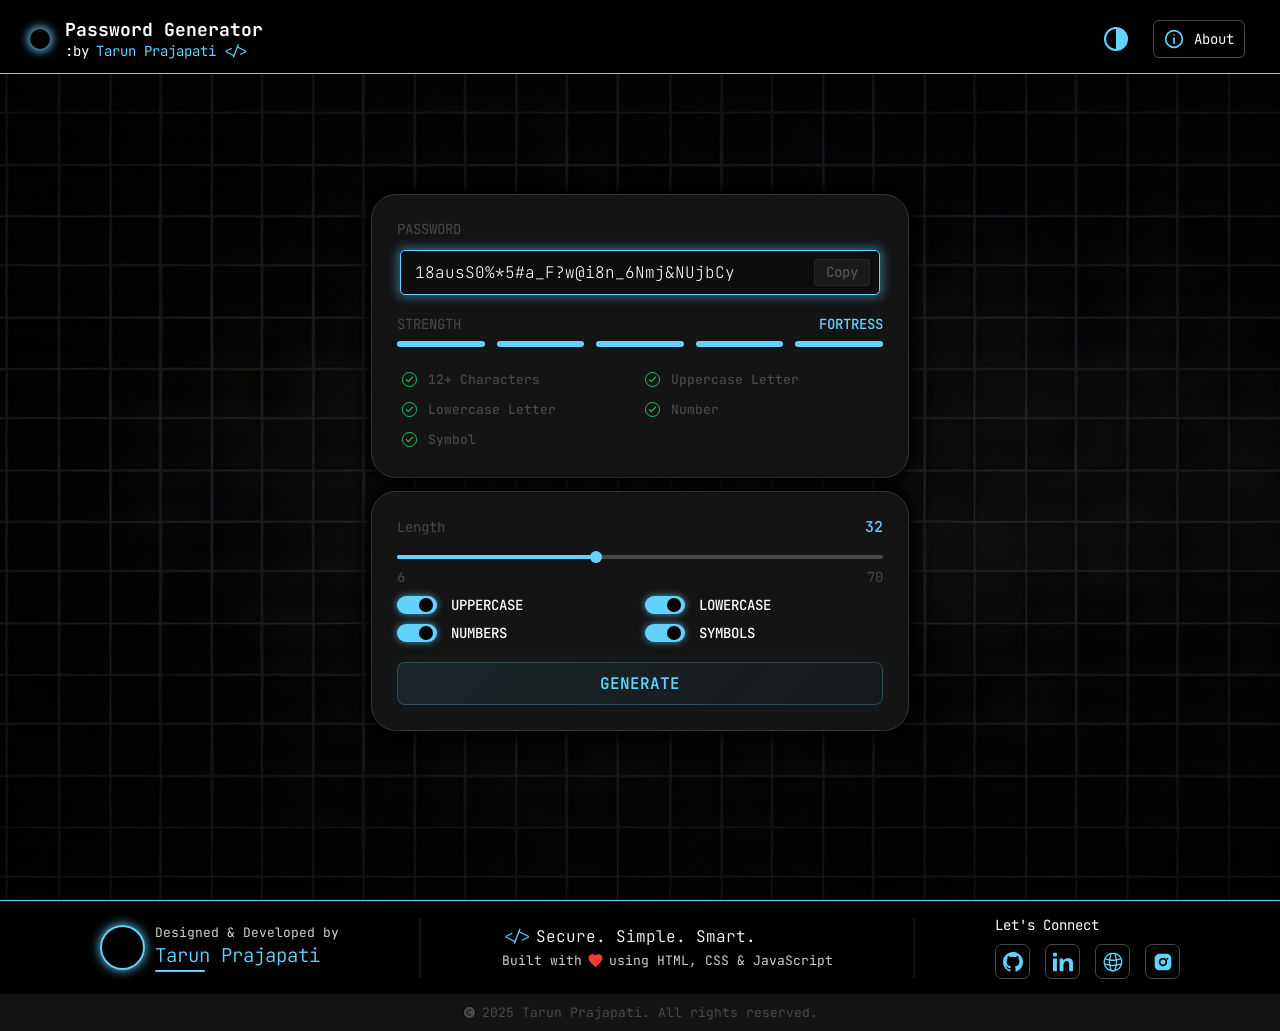
==== commit de02c3f1: "little bit more responsive" ====
--- a/index.html
+++ b/index.html
@@ -24,7 +24,7 @@
             <div class="right">
                 <svg class="top-theme" xmlns="http://www.w3.org/2000/svg" viewBox="0 0 24 24" fill="currentColor"> <path d="M12 2a10 10 0 1 0 0 20V2zm0-2a12 12 0 1 1 0 24 12 12 0 0 1 0-24z"/></svg>
                 <div class="about">
-                    <svg width="20px" height="20px" viewBox="0 0 48 48" xmlns="http://www.w3.org/2000/svg" fill="var(--blue)"><g id="SVGRepo_bgCarrier" stroke-width="0"></g><g id="SVGRepo_tracerCarrier" stroke-linecap="round" stroke-linejoin="round"></g><g id="SVGRepo_iconCarrier"> <title>information-circle</title> <g id="Layer_2" data-name="Layer 2"> <g id="invisible_box" data-name="invisible box"> <rect width="48" height="48" fill="none"></rect> </g> <g id="icons_Q2" data-name="icons Q2"> <path d="M24,2A22,22,0,1,0,46,24,21.9,21.9,0,0,0,24,2Zm0,40A18,18,0,1,1,42,24,18.1,18.1,0,0,1,24,42Z"></path> <path d="M24,20a2,2,0,0,0-2,2V34a2,2,0,0,0,4,0V22A2,2,0,0,0,24,20Z"></path> <circle cx="24" cy="14" r="2"></circle> </g> </g> </g></svg>                    
+                    <svg class="info" width="20px" height="20px" viewBox="0 0 48 48" xmlns="http://www.w3.org/2000/svg" fill="var(--blue)"><g id="SVGRepo_bgCarrier" stroke-width="0"></g><g id="SVGRepo_tracerCarrier" stroke-linecap="round" stroke-linejoin="round"></g><g id="SVGRepo_iconCarrier"> <title>information-circle</title> <g id="Layer_2" data-name="Layer 2"> <g id="invisible_box" data-name="invisible box"> <rect width="48" height="48" fill="none"></rect> </g> <g id="icons_Q2" data-name="icons Q2"> <path d="M24,2A22,22,0,1,0,46,24,21.9,21.9,0,0,0,24,2Zm0,40A18,18,0,1,1,42,24,18.1,18.1,0,0,1,24,42Z"></path> <path d="M24,20a2,2,0,0,0-2,2V34a2,2,0,0,0,4,0V22A2,2,0,0,0,24,20Z"></path> <circle cx="24" cy="14" r="2"></circle> </g> </g> </g></svg>                    
                     <span class="text">About</span>
                 </div>
             </div>    
--- a/style.css
+++ b/style.css
@@ -677,7 +677,53 @@
     margin-bottom: 16px;
 }
 
+/* for tablest media quersy */
+@media (max-width: 1024px) {
+    .footer{
+        padding: 17px 0;
+        flex-direction: column;
+    }
+    .seperation{
+        rotate: 90deg;
+        height: 30px;
+    }
+    .about-web{
+        display: flex;
+        align-items: center;
+        flex-direction: column;
+    }
+    .contact{        
+        align-items: center;
+        flex-direction: column;
+    }
+    .copyright{
+        font-size: 12px;
+    }
+}
+
+/* for mobiles */
 @media(max-width:480px){
+    .heading-web{
+        font-size: 15px;
+    }
+    .subheading-web *{
+        font-size: 11px;
+    }
+    .top-theme{
+        width: 18px;
+    }
+    .info{
+        width: 16px;
+    }
+    .right{
+        gap:15px;
+    }
+    .about{
+        padding: 5px 7px;
+    }
+    .about > span{
+        font-size: 13px;
+    }
     .checkpoints {
         grid-template-columns: repeat(1, 1fr);
     }
@@ -707,7 +753,7 @@
     }
     
     nav {
-        padding: 32px 35px 0px 35px;
+        padding: 15px;
     }
 
     .main-box{
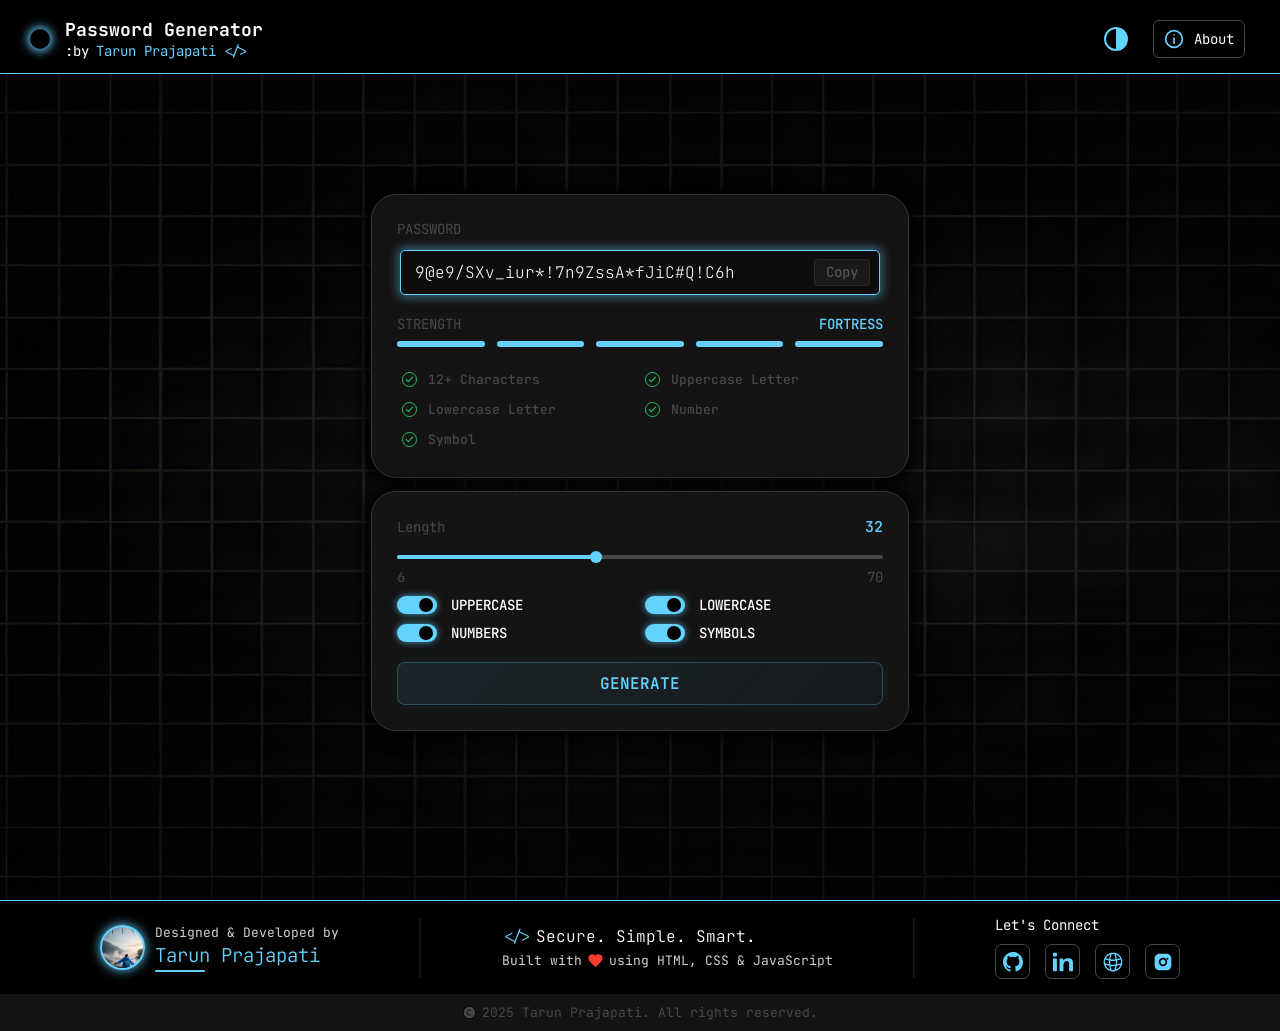
==== commit c470a415: "adding profile pic" ====
--- a/index.html
+++ b/index.html
@@ -158,9 +158,11 @@
                         <svg class="github-icon" xmlns="http://www.w3.org/2000/svg" viewBox="0 0 16 16" fill="currentColor" aria-hidden="true"><path d="M8 0C3.58 0 0 3.58 0 8c0 3.54 2.29 6.53 5.47 7.59.4.07.55-.17.55-.38 0-.19-.01-.82-.01-1.49-2.01.37-2.53-.49-2.69-.94-.09-.23-.48-.94-.82-1.13-.28-.15-.68-.52 -.01-.53.63-.01 1.08.58 1.23.82.72 1.21 1.87.87 2.33.66.07-.52.28-.87.5-1.07 -1.78-.2-3.64-.89-3.64-3.95 0-.87.31-1.59.82-2.15-.08-.2-.36-1.02.08-2.12 0 0 .67-.21 2.2.82a7.65 7.65 0 0 1 4 0c1.53-1.04 2.2-.82 2.2-.82.44 1.1.16 1.92.08 2.12.51.56.82 1.27.82 2.15 0 3.07-1.87 3.75-3.65 3.95.29.25.54.73.54 1.48 0 1.07-.01 1.93-.01 2.2 0 .21.15.46.55.38A8.01 8.01 0 0 0 16 8c0-4.42-3.58-8-8-8Z"/></svg>
                     </div>
                 </a>
-                <div class="icon">
-                    <svg class="linkedin-icon" xmlns="http://www.w3.org/2000/svg" viewBox="0 0 552.77 552.77" fill="currentColor" ><path d="M17.95 528.854h71.861c9.914 0 17.95-8.037 17.95-17.951V196.8c0-9.915-8.036-17.95-17.95-17.95H17.95C8.035 178.85 0 186.885 0 196.8v314.103c0 9.913 8.035 17.951 17.95 17.951zm0-405.225h71.861c9.914 0 17.95-8.036 17.95-17.95V41.866c0-9.914-8.036-17.95-17.95-17.95H17.95C8.035 23.916 0 31.952 0 41.866v63.813c0 9.914 8.035 17.95 17.95 17.95zm507.782 91.653c-10.098-13.292-24.988-24.223-44.676-32.791-19.688-8.562-41.42-12.846-65.197-12.846-48.268 0-89.168 18.421-122.699 55.27-6.672 7.332-11.523 5.729-11.523-4.186V196.8c0-9.915-8.037-17.95-17.951-17.95h-64.192c-9.915 0-17.95 8.035-17.95 17.95v314.103c0 9.914 8.036 17.951 17.95 17.951h71.861c9.915 0 17.95-8.037 17.95-17.951V401.666c0-45.508 2.748-76.701 8.244-93.574 5.494-16.873 15.66-30.422 30.488-40.649 14.83-10.227 31.574-15.343 50.24-15.343 14.572 0 27.037 3.58 37.393 10.741 10.355 7.16 17.834 17.19 22.436 30.104 4.604 12.912 6.904 41.354 6.904 85.33v132.627c0 9.914 8.035 17.951 17.949 17.951h71.861c9.914 0 17.949-8.037 17.949-17.951V333.02c0-31.445-1.982-55.607-5.941-72.48-3.958-16.873-10.062-31.959-20.166-45.258z"/></svg>
-                </div>
+                <a href="https://linkedin.com/in/tarun-prajapati-675638428" target="_blank">
+                    <div class="icon">
+                        <svg class="linkedin-icon" xmlns="http://www.w3.org/2000/svg" viewBox="0 0 552.77 552.77" fill="currentColor" ><path d="M17.95 528.854h71.861c9.914 0 17.95-8.037 17.95-17.951V196.8c0-9.915-8.036-17.95-17.95-17.95H17.95C8.035 178.85 0 186.885 0 196.8v314.103c0 9.913 8.035 17.951 17.95 17.951zm0-405.225h71.861c9.914 0 17.95-8.036 17.95-17.95V41.866c0-9.914-8.036-17.95-17.95-17.95H17.95C8.035 23.916 0 31.952 0 41.866v63.813c0 9.914 8.035 17.95 17.95 17.95zm507.782 91.653c-10.098-13.292-24.988-24.223-44.676-32.791-19.688-8.562-41.42-12.846-65.197-12.846-48.268 0-89.168 18.421-122.699 55.27-6.672 7.332-11.523 5.729-11.523-4.186V196.8c0-9.915-8.037-17.95-17.951-17.95h-64.192c-9.915 0-17.95 8.035-17.95 17.95v314.103c0 9.914 8.036 17.951 17.95 17.951h71.861c9.915 0 17.95-8.037 17.95-17.951V401.666c0-45.508 2.748-76.701 8.244-93.574 5.494-16.873 15.66-30.422 30.488-40.649 14.83-10.227 31.574-15.343 50.24-15.343 14.572 0 27.037 3.58 37.393 10.741 10.355 7.16 17.834 17.19 22.436 30.104 4.604 12.912 6.904 41.354 6.904 85.33v132.627c0 9.914 8.035 17.951 17.949 17.951h71.861c9.914 0 17.949-8.037 17.949-17.951V333.02c0-31.445-1.982-55.607-5.941-72.48-3.958-16.873-10.062-31.959-20.166-45.258z"/></svg>
+                    </div>
+                </a>
                 <div class="icon">
                     <svg class="website-icon" xmlns="http://www.w3.org/2000/svg" viewBox="0 0 24 24" fill="currentColor"><path fill-rule="evenodd" clip-rule="evenodd" d="M10.4425 2.44429C10.0752 3.64002 9.32073 6.25569 8.89915 8.83258C9.99331 9.00921 11.0621 9.12209 12 9.12209C12.9379 9.12209 14.0067 9.00921 15.1009 8.83258C14.6793 6.25569 13.9248 3.64002 13.5575 2.44429C13.0509 2.3624 12.5307 2.31977 12 2.31977C11.4693 2.31977 10.9491 2.3624 10.4425 2.44429ZM15.3337 2.90893C15.737 4.305 16.2958 6.42828 16.6448 8.54737C18.1513 8.23703 19.5727 7.85824 20.605 7.56109C19.4986 5.42102 17.6172 3.74662 15.3337 2.90893ZM21.2129 9.01933C20.1222 9.33683 18.5423 9.76328 16.8594 10.1057C16.9295 10.7564 16.9709 11.3958 16.9709 12C16.9709 12.8816 16.8827 13.8411 16.7445 14.8058C18.759 14.3858 20.6068 13.849 21.5557 13.5575C21.6376 13.0509 21.6802 12.5307 21.6802 12C21.6802 10.959 21.5162 9.95751 21.2129 9.01933ZM21.0911 15.3337C19.9166 15.6729 18.229 16.1219 16.4634 16.4634C16.1219 18.229 15.6729 19.9166 15.3337 21.0911C17.9978 20.1138 20.1138 17.9978 21.0911 15.3337ZM13.5576 21.5557C13.849 20.6068 14.3858 18.759 14.8058 16.7445C13.8411 16.8827 12.8816 16.9709 12 16.9709C11.1184 16.9709 10.1589 16.8827 9.19423 16.7445C9.61421 18.759 10.151 20.6068 10.4425 21.5557C10.9491 21.6376 11.4693 21.6802 12 21.6802C12.5307 21.6802 13.0509 21.6376 13.5576 21.5557ZM8.66629 21.0911C8.32707 19.9166 7.8781 18.229 7.53658 16.4634C5.77099 16.1219 4.08335 15.6729 2.90891 15.3337C3.88622 17.9978 6.00216 20.1138 8.66629 21.0911ZM2.44429 13.5575C3.39316 13.849 5.24101 14.3858 7.25548 14.8058C7.1173 13.8411 7.02907 12.8816 7.02907 12C7.02907 11.3958 7.07048 10.7564 7.14056 10.1057C5.45769 9.76328 3.87779 9.33683 2.78712 9.01933C2.48383 9.95751 2.31977 10.959 2.31977 12C2.31977 12.5307 2.3624 13.0509 2.44429 13.5575ZM3.39504 7.56109C4.42731 7.85824 5.84865 8.23703 7.35522 8.54737C7.70416 6.42827 8.26303 4.305 8.66626 2.90893C6.38282 3.74662 4.50139 5.42102 3.39504 7.56109ZM8.68924 10.3888C8.63137 10.9544 8.59884 11.4968 8.59884 12C8.59884 12.9399 8.71224 14.012 8.88985 15.1102C9.98798 15.2878 11.0601 15.4012 12 15.4012C12.9399 15.4012 14.012 15.2878 15.1102 15.1102C15.2878 14.012 15.4012 12.9399 15.4012 12C15.4012 11.4968 15.3686 10.9544 15.3108 10.3888C14.1776 10.5703 13.0348 10.6919 12 10.6919C10.9652 10.6919 9.82236 10.5703 8.68924 10.3888ZM9.67273.991173C10.4243.833026 11.2029.75 12 .75s1.5757.083026 2.3273.241174C18.0108 1.76627 21.0281 4.34097 22.42 7.75174 22.9554 9.06356 23.25 10.4983 23.25 12c0 .7971-.083 1.5757-.2412 2.3273C22.0943 18.6736 18.6736 22.0943 14.3273 23.0088 13.5757 23.167 12.7971 23.25 12 23.25s-1.5757-.083-2.3273-.2412C5.32644 22.0943 1.90572 18.6736.991173 14.3273.833026 13.5757.75 12.7971.75 12c0-1.5028.29509-2.93868.83123-4.25134C2.97369 4.33943 5.99026 1.76604 9.67273.991173Z"/></svg>
                 </div>
--- a/style.css
+++ b/style.css
@@ -564,11 +564,15 @@
 .about-developer .pic{
     width: 45px;
     height: 45px;
-    background-color: none;
+    /* background-color: none; */
     border: 2px solid var(--blue);
     border-radius: 1000px;
     box-shadow: 0 0 11px 0px var(--blue);
-}
+    background-image: url(images/me.png);
+    background-size: contain;
+}
+
+
 .owner{
     display: flex;
     flex-direction: column;
